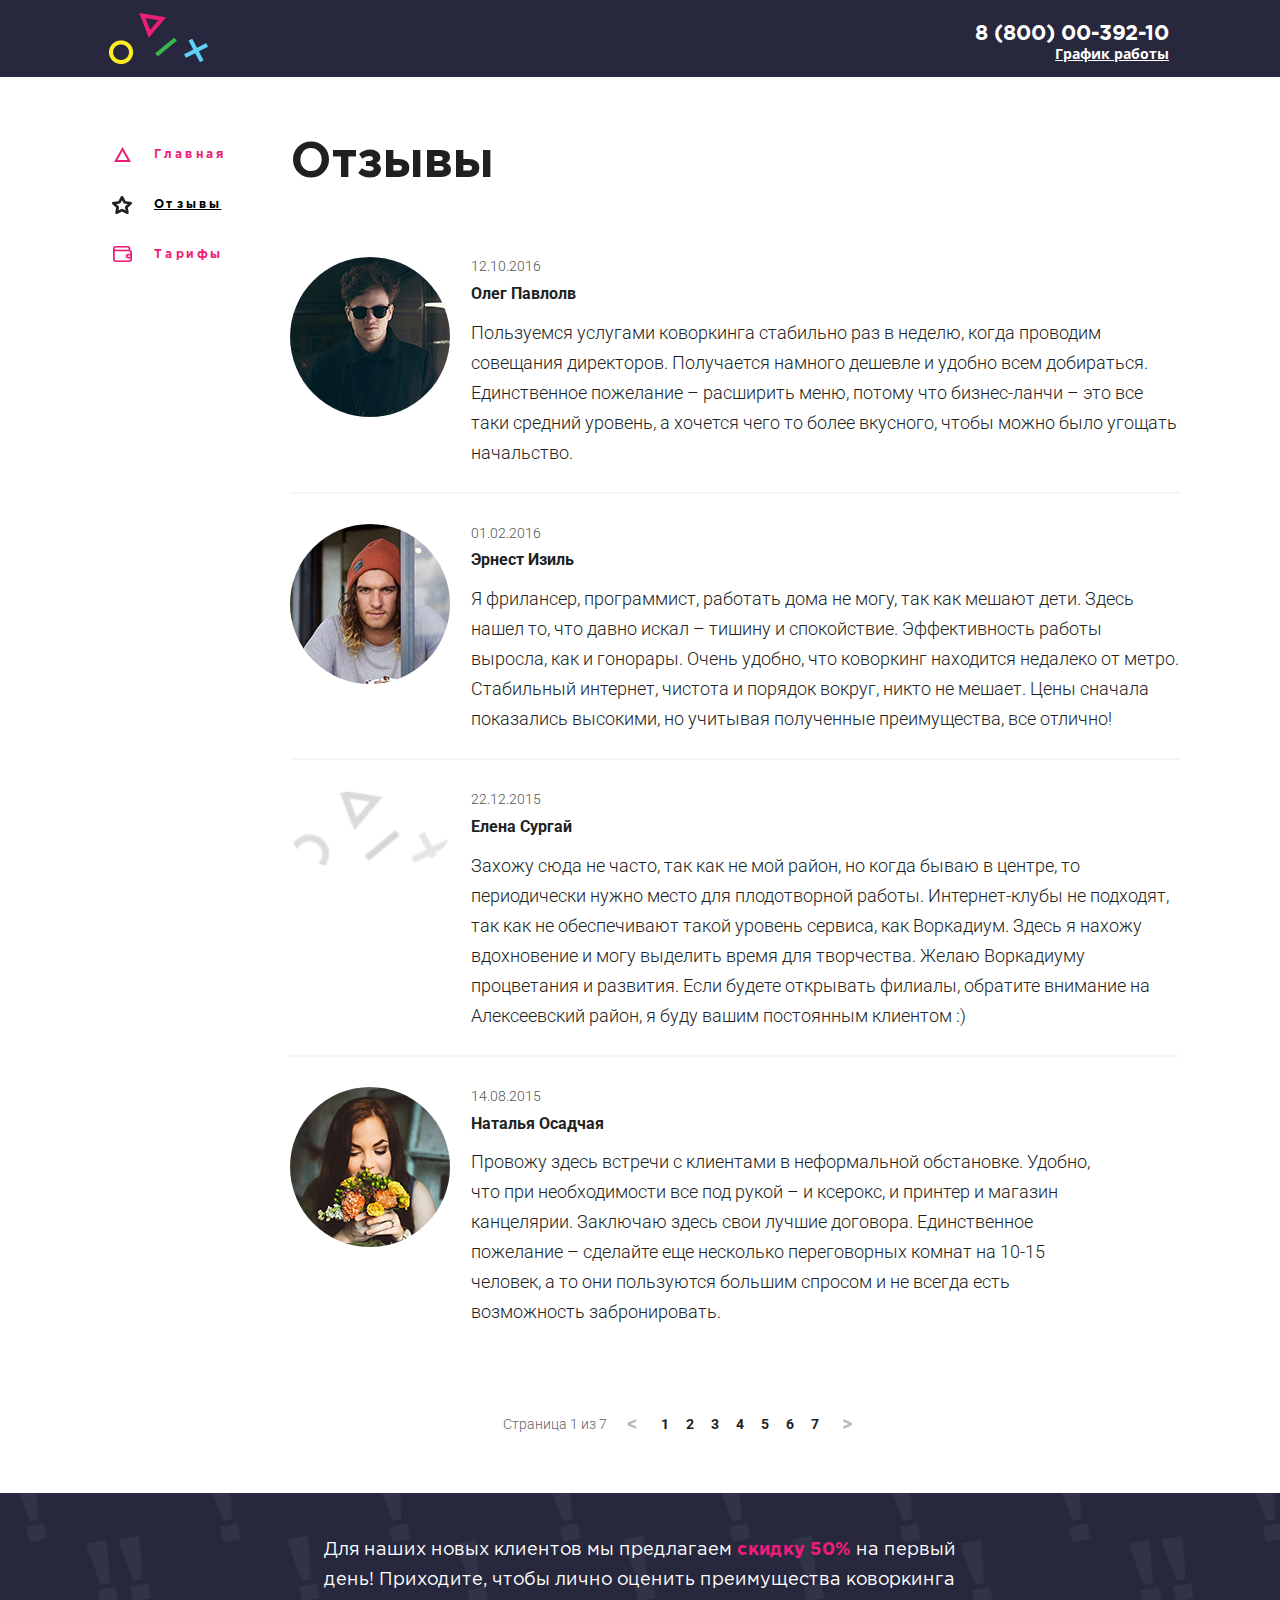
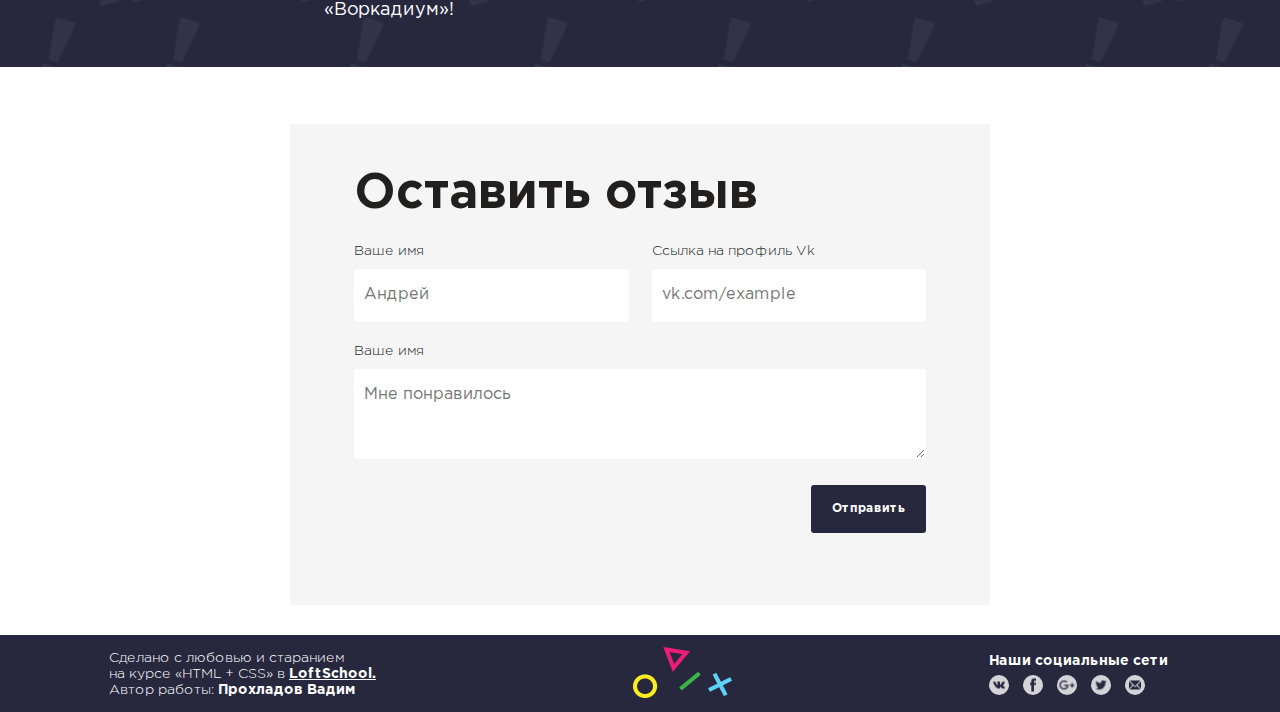
==== comments.html @ e48a3d55 "Верстка второй страницы" ====
<!DOCTYPE html>
<html lang="ru">
<head>
	<meta charset="UTF-8">
	<link rel="stylesheet" href="main.css">
	<meta name="viewport" content="width=1100, initial-scale=1.0">
	<link href="https://fonts.googleapis.com/css?family=Open+Sans:700|Roboto:300&display=swap" rel="stylesheet">
	<title>Coworking</title>
</head>
<body>
	<div class="wrapper">
		<!-- Начало хэдера -->
		<header class="header reviews">

		<div class="container">

			<a href="" class="logo">
				<img src="img/logo-fig.png" alt="logo_gigure" class="header__logo">
			</a>

			<address class="contact-information">
				<div class="contact-information__phone">8 (800) 00-392-10</div>
				<div class="contact-information__schedule-work"><a href="#">График работы</a></div>
			</address>

		</div>

		</header>
		<!-- Конец хэдера -->

		<div class="maincontent">
			
			<div class="container">
				<!-- Начало сайдбара -->
				<aside class="sidebar">
					<nav class="menu">
						<ul class="menu__list">
							<li class="menu__item"><a href="index.html" class="menu__text menu__text--icon--triangle">Главная</a></li>
							<li class="menu__item"><a href="comments.html" class="menu__text menu__text--active menu__text--icon--star--active">Отзывы</a></li>
							<li class="menu__item"><a href="prices.html" class="menu__text menu__text--icon--wallet">Тарифы</a></li>
						</ul>
					</nav>
				</aside>
				<!-- Конец сайдбара -->

				<div class="page">

					<!-- Лента отзывов -->
					<div class="reviews">
						<h3 class="reviews__title title">Отзывы</h3>
						<ul class="reviews__list">

							<li class="reviews__item">
								<img src="img/reviews_1.png" alt="oleg_pavlov" class="reviews__picture">
								<div class="reviews__desc">
									<div class="reviews__date">12.10.2016</div>
									<h3 class="reviews__subtitle">Олег Павлолв</h3>
									<p class="reviews__text">Пользуемся услугами коворкинга стабильно раз в неделю, когда проводим совещания директоров. Получается намного дешевле и удобно всем добираться. Единственное пожелание – расширить меню, потому что бизнес-ланчи – это все таки средний уровень, а хочется чего то более вкусного, чтобы можно было угощать начальство.</p>
								</div>
							</li>

							<li class="reviews__item">
							<img src="img/reviews_2.png" alt="ernest izil" class="reviews__picture">
							<div class="reviews__desc">
								<div class="reviews__date">01.02.2016</div>
								<h3 class="reviews__subtitle">Эрнест Изиль</h3>
								<p class="reviews__text">Я фрилансер, программист, работать дома не могу, так как мешают дети. Здесь нашел то, что давно искал – тишину и спокойствие. Эффективность работы выросла, как и гонорары. Очень удобно, что коворкинг находится недалеко от метро. Стабильный интернет, чистота и порядок вокруг, никто не мешает. Цены сначала показались высокими, но учитывая полученные преимущества, все отлично!</p>
							</div>
							</li>

							<li class="reviews__item">
							<div class="reviews__item__background">	<img src="img/logo-fig-ava.png" alt="elena_surgai" class="reviews__picture"> </div>
							<div class="reviews__desc">
								<div class="reviews__date">22.12.2015</div>
								<h3 class="reviews__subtitle">Елена Сургай</h3>
								<p class="reviews__text">Захожу сюда не часто, так как не мой район, но когда бываю в центре, то периодически нужно место для плодотворной работы. Интернет-клубы не подходят, так как не обеспечивают такой уровень сервиса, как Воркадиум. Здесь я нахожу вдохновение и могу выделить время для творчества. Желаю Воркадиуму процветания и развития. Если будете открывать филиалы, обратите внимание на Алексеевский район, я буду вашим постоянным клиентом :)</p>
							</div>
							</li>

							<li class="reviews__item">
									<img src="img/reviews_4.png" alt="nataliya_osadchaya" class="reviews__picture">
									<div class="reviews__desc">
										<div class="reviews__date">14.08.2015</div>
										<h3 class="reviews__subtitle">Наталья Осадчая</h3>
										<p class="reviews__text">Провожу здесь встречи с клиентами в неформальной обстановке. Удобно,<br> что при необходимости все под рукой – и ксерокс, и принтер и магазин<br> канцелярии. Заключаю здесь свои лучшие договора. Единственное<br> пожелание – сделайте еще несколько переговорных комнат на 10-15<br> человек, а то они пользуются большим спросом и не всегда есть<br> возможность забронировать.</p>
									</div>
									</li>

						</ul>
					</div>

				<!-- Лента новостей конец -->
					<div class="pagination comments">
             			<div class="pagination__display">Страница 1 из 7</div>

              			<div class="pagination__controlls">
               				<a href="#" class="pagination__prev"><</a>

               				<ul class="pagination__pages-item">
                  				<li class="pagination__pages-item"><a href="#" class="pagination__pages-link">1</a></li>

                  				<li class="pagination__pages-item">
                    				<a href="#" class="pagination__pages-link">2</a>
                  				</li>

                  				<li class="pagination__pages-item"><a href="#" class="pagination__pages-link">3</a></li>

                  				<li class="pagination__pages-item"><a href="#" class="pagination__pages-link">4</a></li>

                 				<li class="pagination__pages-item"><a href="#" class="pagination__pages-link">5</a></li>

                  				<li class="pagination__pages-item"><a href="#" class="pagination__pages-link">6</a></li>

                  				<li class="pagination__pages-item"><a href="#" class="pagination__pages-link">7</a></li>
                			</ul>
                
                			<a href="#" class="pagination__next">></a>
						</div>
					</div>	
				</div>
			</div>
		</div>

		<section class="offer">
			<p class="offer__text">Для наших новых клиентов мы предлагаем <span class="offer__text__discount">скидку 50%</span> на первый<br>день! Приходите, чтобы лично оценить преимущества коворкинга<br>«Воркадиум»!</p>
		</section>
		
		<section class="form-section">
			<div class="form">
				<h3 class="form__title title">Оставить отзыв</h3>
				<form action="" class="form__elem">
					<div class="form__row">
						<label class="form__block">
							<div class="form__block-title">Ваше имя</div>
							<input placeholder="Андрей" type="text" name="" id="" class="form__input">
						</label>
						<label class="form__block">
							<div class="form__block-title">Ссылка на профиль Vk</div>
							<input placeholder="vk.com/example" type="text" name="" id="" class="form__input">
						</label>
					</div>

					<div class="form__row">
						<label class="form__block">
							<div class="form__block-title">Ваше имя</div>
							<textarea placeholder="Мне понравилось" name="" class="form__input form__input--textarea"></textarea>
						</label>
					</div>

					<div class="form__row">
						<div class="form__question">

						</div>
						<div class="form__buttons">
							<button type="submit" class="form__btn">Отправить</button>
						</div>
					</div>
						
				</form>
			</div>
		</section>

		<!-- Футер сайта начало-->
		<footer class="footer">

			<div class="container">
				<div class="information">
					Сделано с любовью и старанием<br>
					на курсе «HTML + CSS» в <a href="#">LoftSchool.</a><br>
					Автор работы: <span class="information__author">Прохладов Вадим</span>
				</div>
				<a href="#" class="logo_two"><img src="img/logo-fig.png" alt="logo_gigure" class="footer__logo"></a>
				<div class="social">
					<div class="social__title">Наши социальные сети</div>
						<ul class="social__list">
							<li class="social__item"><a href="#" class="social__url"><img src="img/vk.png" alt="vkontakte" class="social_icon"></a></li>
							<li class="social__item"><a href="#" class="social__url"><img src="img/fb.png" alt="facebook" class="social_icon"></a></li>
							<li class="social__item"><a href="#" class="social__url"><img src="img/google.png" alt="google" class="social_icon"></a></li>
							<li class="social__item"><a href="#" class="social__url"><img src="img/twitter.png" alt="twitter" class="social_icon"></a></li>
							<li class="social__item"><a href="#" class="social__url"><img src="img/mail.png" alt="mail" class="social_icon"></a></li>
						</ul>
				</div>

			</div>

		</footer>
		<!-- Футер сайта конец-->
	</div>
</body>
</html>
---- main.css ----
@import url('css/layout/font.css');
@import url('css/layout/normalize.css');
@import url('css/layout/base.css');
@import url('css/block/header.css');
@import url('css/block/logo.css');
@import url('css/block/contact_information.css');
@import url('css/block/dream-preview.css');
@import url('css/block/nav.css');
@import url('css/block/features.css');
@import url('css/block/news.css');
@import url('css/block/pagination.css');
@import url('css/block/footer.css');
@import url('css/block/information.css');
@import url('css/block/social.css');
@import url('css/block/comments.css');
@import url('css/block/offer.css');
@import url('css/block/reviews-blank.css');
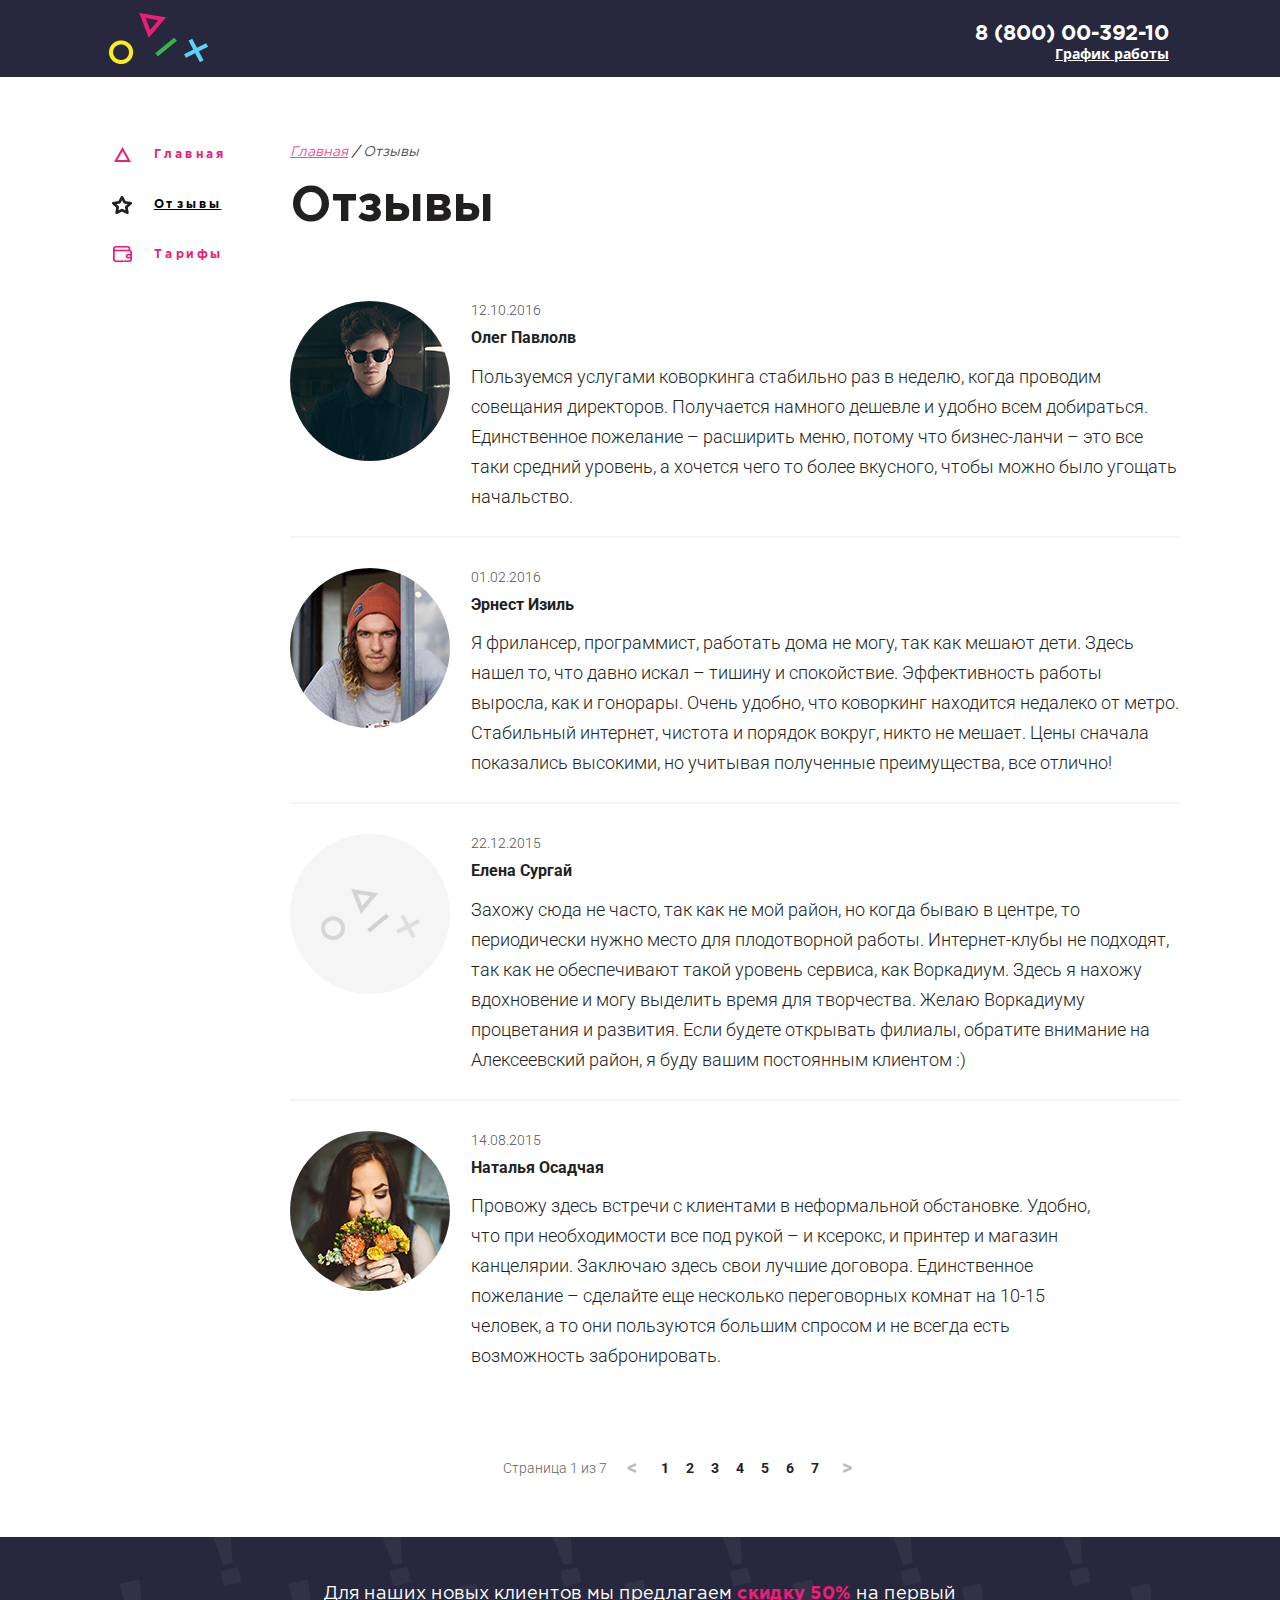
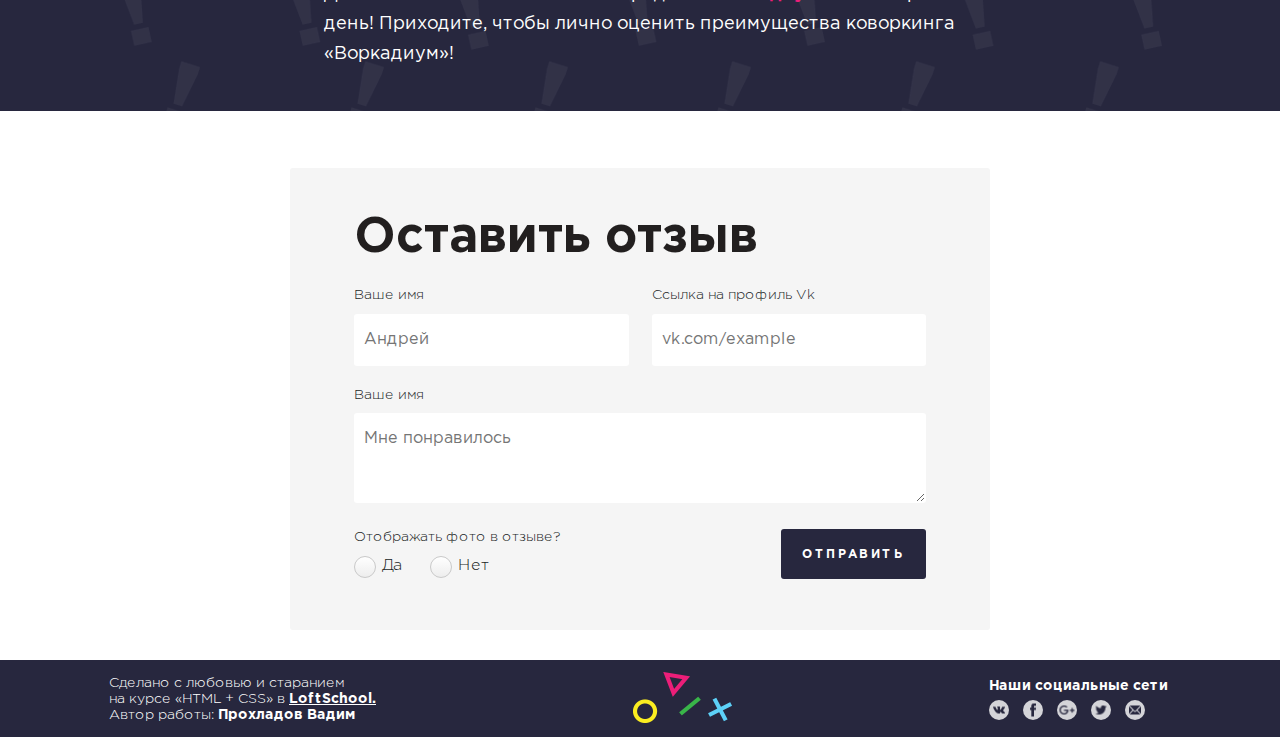
==== commit ba5fb020: "Закончил верстку стр Отзывы" ====
--- a/comments.html
+++ b/comments.html
@@ -42,12 +42,23 @@
 					</nav>
 				</aside>
 				<!-- Конец сайдбара -->
-
+				<!-- Начало блока page -->
 				<div class="page">
-
-					<!-- Лента отзывов -->
+					<!-- Хлебные крошки начало -->
+					<nav class="breadcrumbs">
+						<ul class="breadcrumbs__list">
+							<li class="breadcrumbs__item">
+								<a href="index.html" class="breadcrumbs__link">Главная</a>
+							</li>
+							<li class="breadcrumbs__item">
+								<a href="#" class="breadcrumbs__link breadcrumbs__link--unactive">Отзывы</a>
+							</li>
+						</ul>
+					</nav>
+					<!-- Хлебные крошки конец -->
 					<div class="reviews">
 						<h3 class="reviews__title title">Отзывы</h3>
+
 						<ul class="reviews__list">
 
 							<li class="reviews__item">
@@ -60,16 +71,16 @@
 							</li>
 
 							<li class="reviews__item">
-							<img src="img/reviews_2.png" alt="ernest izil" class="reviews__picture">
-							<div class="reviews__desc">
-								<div class="reviews__date">01.02.2016</div>
-								<h3 class="reviews__subtitle">Эрнест Изиль</h3>
-								<p class="reviews__text">Я фрилансер, программист, работать дома не могу, так как мешают дети. Здесь нашел то, что давно искал – тишину и спокойствие. Эффективность работы выросла, как и гонорары. Очень удобно, что коворкинг находится недалеко от метро. Стабильный интернет, чистота и порядок вокруг, никто не мешает. Цены сначала показались высокими, но учитывая полученные преимущества, все отлично!</p>
-							</div>
-							</li>
-
-							<li class="reviews__item">
-							<div class="reviews__item__background">	<img src="img/logo-fig-ava.png" alt="elena_surgai" class="reviews__picture"> </div>
+								<img src="img/reviews_2.png" alt="ernest izil" class="reviews__picture">
+								<div class="reviews__desc">
+									<div class="reviews__date">01.02.2016</div>
+									<h3 class="reviews__subtitle">Эрнест Изиль</h3>
+									<p class="reviews__text">Я фрилансер, программист, работать дома не могу, так как мешают дети. Здесь нашел то, что давно искал – тишину и спокойствие. Эффективность работы выросла, как и гонорары. Очень удобно, что коворкинг находится недалеко от метро. Стабильный интернет, чистота и порядок вокруг, никто не мешает. Цены сначала показались высокими, но учитывая полученные преимущества, все отлично!</p>
+								</div>
+							</li>
+
+							<li class="reviews__item reviews__item__no_ava">
+									<div class="reviews__picture__no-ava reviews__picture"></div>
 							<div class="reviews__desc">
 								<div class="reviews__date">22.12.2015</div>
 								<h3 class="reviews__subtitle">Елена Сургай</h3>
@@ -136,23 +147,36 @@
 						</label>
 						<label class="form__block">
 							<div class="form__block-title">Ссылка на профиль Vk</div>
-							<input placeholder="vk.com/example" type="text" name="" id="" class="form__input">
+							<input placeholder="vk.com/example" type="text" class="form__input">
 						</label>
 					</div>
 
 					<div class="form__row">
 						<label class="form__block">
 							<div class="form__block-title">Ваше имя</div>
-							<textarea placeholder="Мне понравилось" name="" class="form__input form__input--textarea"></textarea>
+							<textarea placeholder="Мне понравилось" class="form__input form__input--textarea"></textarea>
 						</label>
 					</div>
 
 					<div class="form__row">
-						<div class="form__question">
+						<div class="form__block">
+
+							<div class="form__block-title">Отображать фото в отзыве?</div>
+							<label class="form__block form__block--radio">
+								<input type="radio" name="yes-no" class="form__input form__input--radio">
+								<span class="form__block__radio-custom"></span>
+								<span class="form__block__text">Да</span>
+							</label>
+
+							<label class="form__block form__block--radio">
+									<input type="radio" name="yes-no" class="form__input form__input--radio">
+									<span class="form__block__radio-custom"></span>
+									<span class="form__block__text">Нет</span>
+							</label>
 
 						</div>
 						<div class="form__buttons">
-							<button type="submit" class="form__btn">Отправить</button>
+							<button type="submit" class="form__btn">ОТПРАВИТЬ</button>
 						</div>
 					</div>
 						
--- a/main.css
+++ b/main.css
@@ -12,6 +12,7 @@
 @import url('css/block/footer.css');
 @import url('css/block/information.css');
 @import url('css/block/social.css');
+@import url('css/block/breadcrumbs.css');
 @import url('css/block/comments.css');
 @import url('css/block/offer.css');
 @import url('css/block/reviews-blank.css');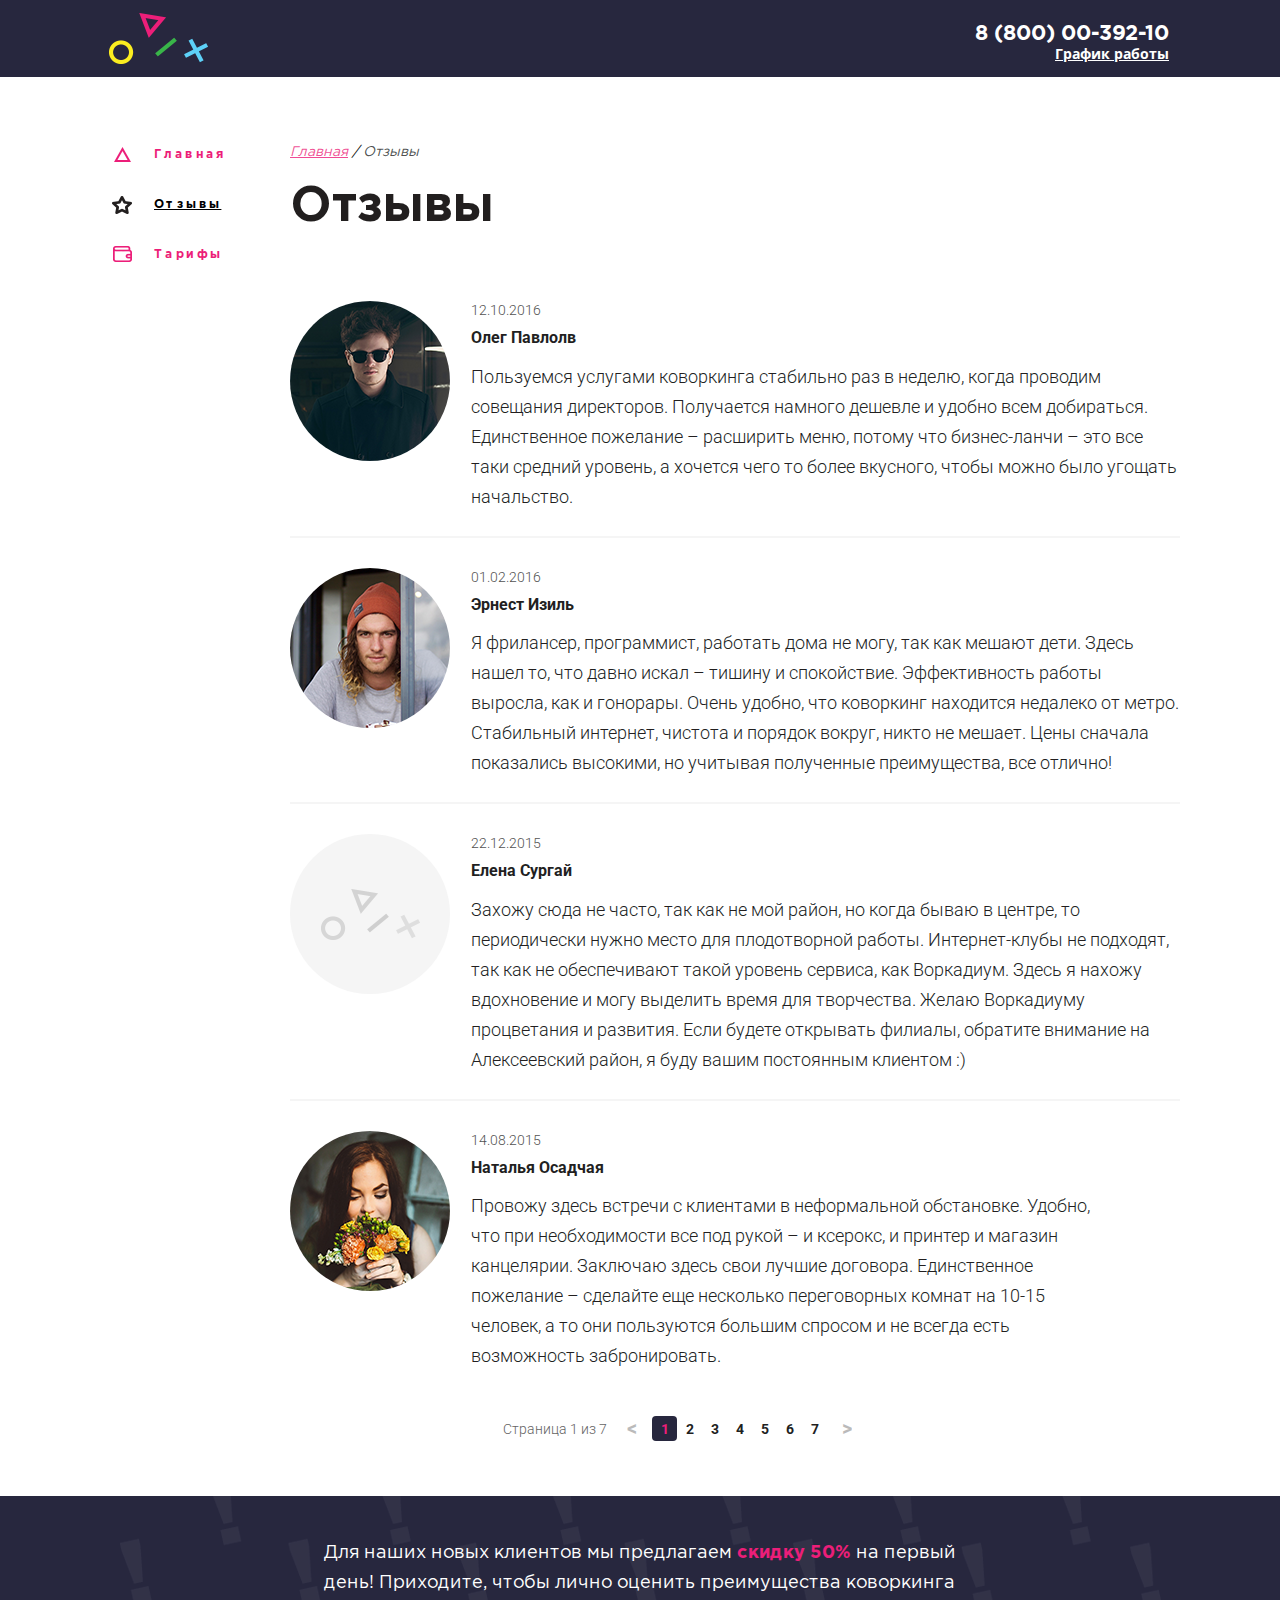
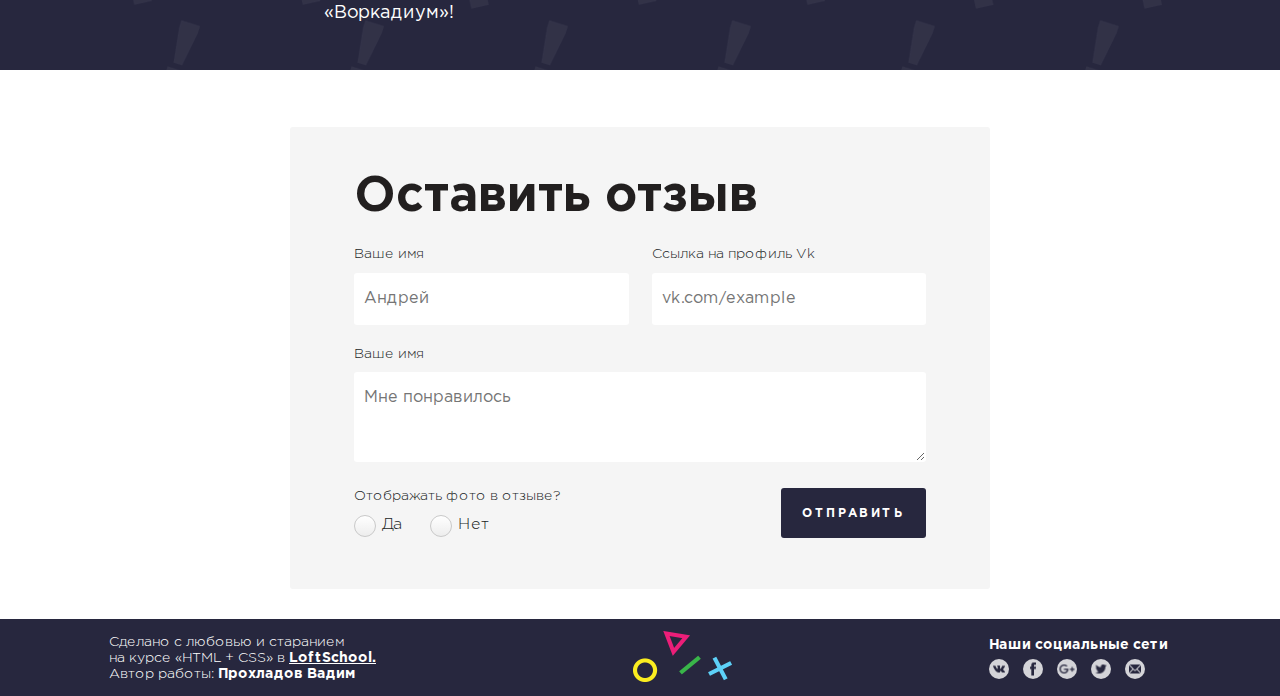
==== commit bdcb6ad8: "Исправил ошибки: отступы и активный пункт в пагинации" ====
--- a/comments.html
+++ b/comments.html
@@ -108,7 +108,7 @@
                				<a href="#" class="pagination__prev"><</a>
 
                				<ul class="pagination__pages-item">
-                  				<li class="pagination__pages-item"><a href="#" class="pagination__pages-link">1</a></li>
+                  				<li class="pagination__pages-item"><a href="#" class="pagination__pages-link pagination__pages-link--active">1</a></li>
 
                   				<li class="pagination__pages-item">
                     				<a href="#" class="pagination__pages-link">2</a>
--- a/main.css
+++ b/main.css
@@ -15,4 +15,6 @@
 @import url('css/block/breadcrumbs.css');
 @import url('css/block/comments.css');
 @import url('css/block/offer.css');
-@import url('css/block/reviews-blank.css');+@import url('css/block/reviews-blank.css');
+@import url('css/block/price.css');
+@import url('css/block/partners.css');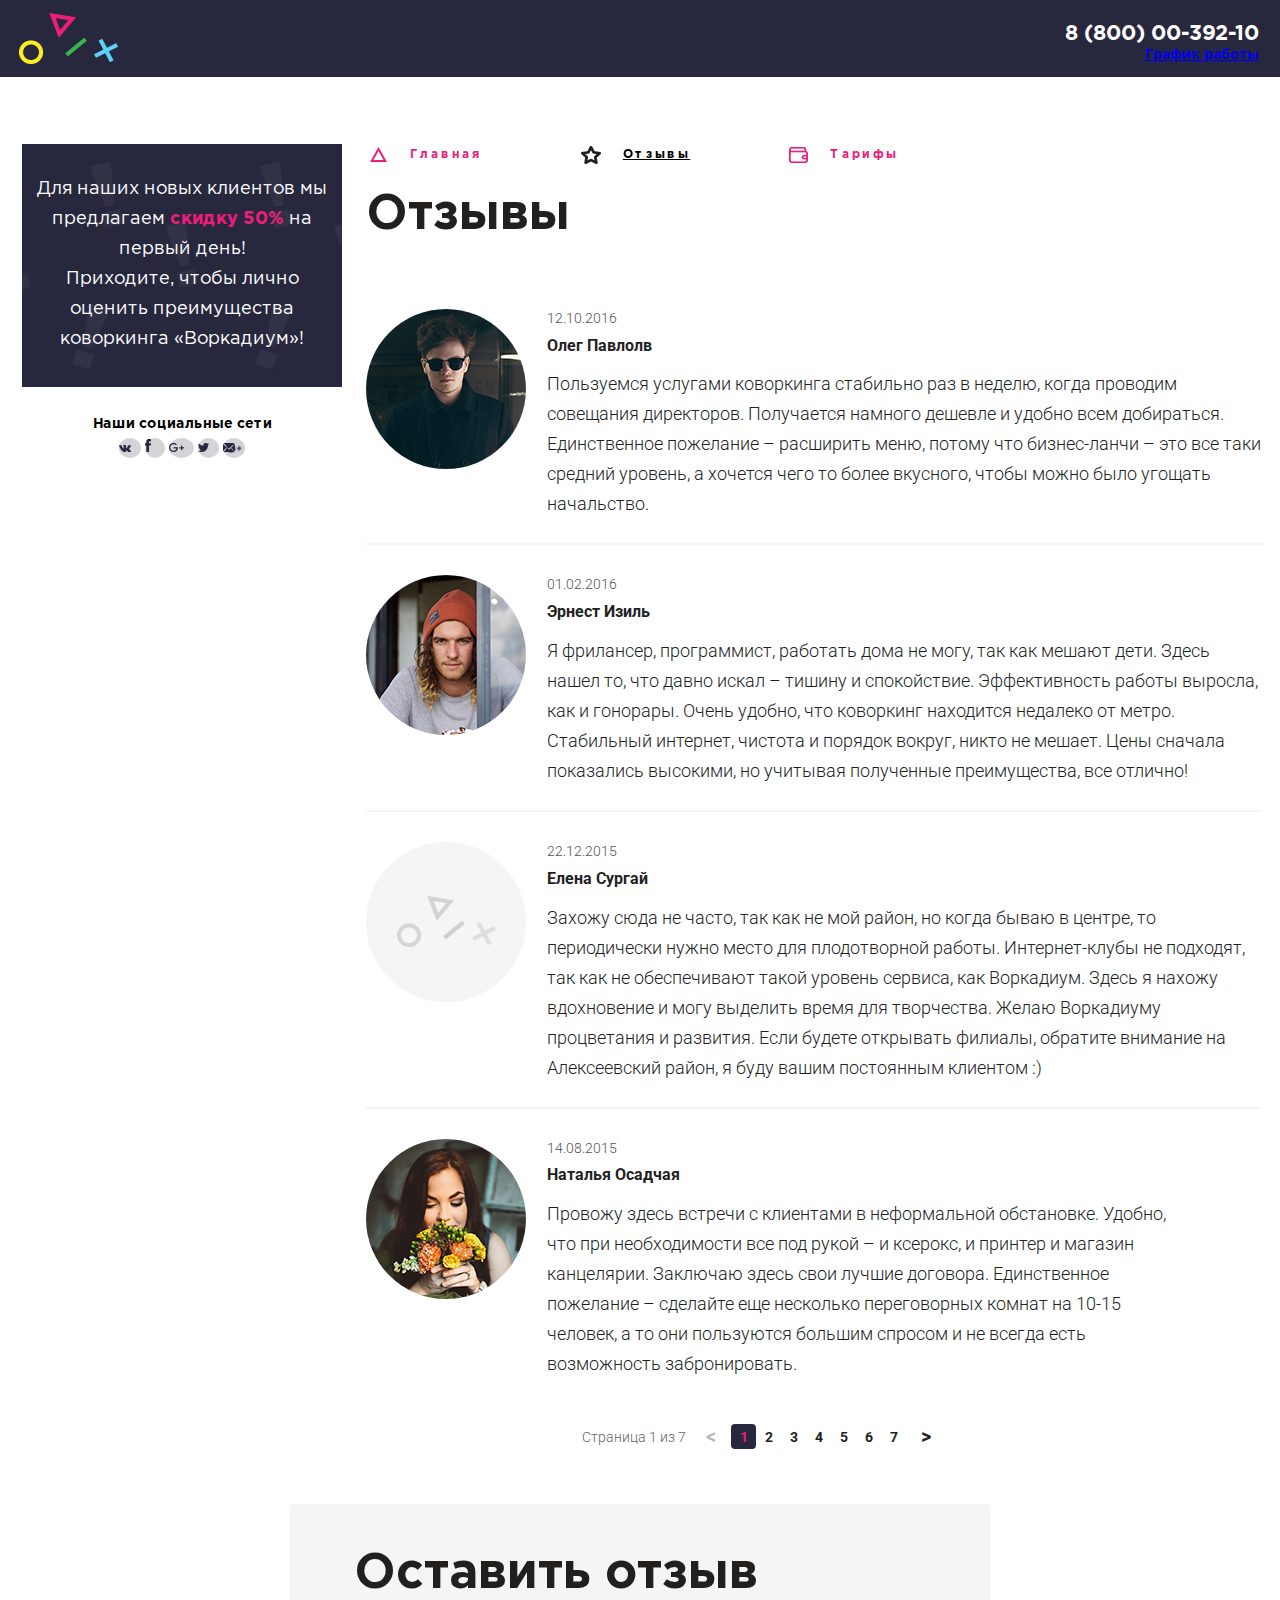
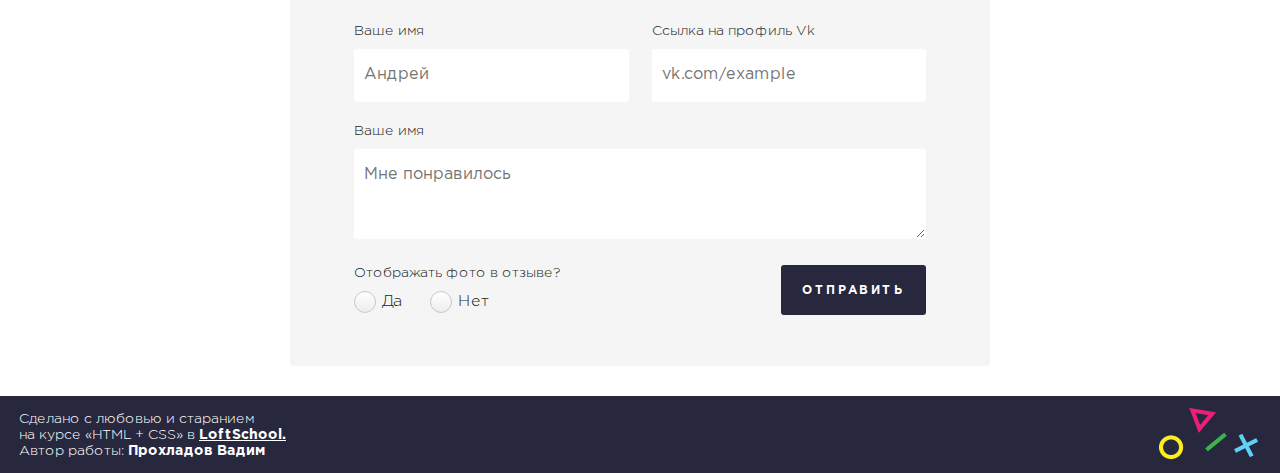
==== commit 37fabf60: "Сверстал все страницы по новым макетам" ====
--- a/comments.html
+++ b/comments.html
@@ -5,7 +5,7 @@
 	<link rel="stylesheet" href="main.css">
 	<meta name="viewport" content="width=1100, initial-scale=1.0">
 	<link href="https://fonts.googleapis.com/css?family=Open+Sans:700|Roboto:300&display=swap" rel="stylesheet">
-	<title>Coworking</title>
+	<title>Отзывы</title>
 </head>
 <body>
 	<div class="wrapper">
@@ -28,34 +28,37 @@
 		</header>
 		<!-- Конец хэдера -->
 
-		<div class="maincontent">
+		<div class="maincontent maincontent-comments">
 			
 			<div class="container">
 				<!-- Начало сайдбара -->
-				<aside class="sidebar">
-					<nav class="menu">
+				<aside class="sidebar sidebar__reviews">
+					<div class="offer">
+						<p class="offer__text">Для наших новых клиентов мы предлагаем <span class="offer__text__discount">скидку 50%</span> на первый день! <br>Приходите, чтобы лично оценить преимущества коворкинга «Воркадиум»!</p>
+					</div>
+					<div class="social">
+						<div class="social__title">Наши социальные сети</div>
+						<ul class="social__list">
+							<li class="social__item"><a href="#" class="social__url"><img src="img/vk.png" alt="vkontakte" class="social_icon"></a></li>
+							<li class="social__item"><a href="#" class="social__url"><img src="img/fb.png" alt="facebook" class="social_icon"></a></li>
+							<li class="social__item"><a href="#" class="social__url"><img src="img/google.png" alt="google" class="social_icon"></a></li>
+							<li class="social__item"><a href="#" class="social__url"><img src="img/twitter.png" alt="twitter" class="social_icon"></a></li>
+							<li class="social__item"><a href="#" class="social__url"><img src="img/mail.png" alt="mail" class="social_icon"></a></li>
+						</ul>
+					</div>
+				</aside>
+				<!-- Конец сайдбара -->
+				<!-- Начало блока page -->
+				<div class="page">
+
+					<nav class="menu menu--horizontal">
 						<ul class="menu__list">
-							<li class="menu__item"><a href="index.html" class="menu__text menu__text--icon--triangle">Главная</a></li>
+							<li class="menu__item"><a href="workadium.html" class="menu__text menu__text--icon--triangle">Главная</a></li>
 							<li class="menu__item"><a href="comments.html" class="menu__text menu__text--active menu__text--icon--star--active">Отзывы</a></li>
 							<li class="menu__item"><a href="prices.html" class="menu__text menu__text--icon--wallet">Тарифы</a></li>
 						</ul>
 					</nav>
-				</aside>
-				<!-- Конец сайдбара -->
-				<!-- Начало блока page -->
-				<div class="page">
-					<!-- Хлебные крошки начало -->
-					<nav class="breadcrumbs">
-						<ul class="breadcrumbs__list">
-							<li class="breadcrumbs__item">
-								<a href="index.html" class="breadcrumbs__link">Главная</a>
-							</li>
-							<li class="breadcrumbs__item">
-								<a href="#" class="breadcrumbs__link breadcrumbs__link--unactive">Отзывы</a>
-							</li>
-						</ul>
-					</nav>
-					<!-- Хлебные крошки конец -->
+
 					<div class="reviews">
 						<h3 class="reviews__title title">Отзывы</h3>
 
@@ -131,10 +134,6 @@
 				</div>
 			</div>
 		</div>
-
-		<section class="offer">
-			<p class="offer__text">Для наших новых клиентов мы предлагаем <span class="offer__text__discount">скидку 50%</span> на первый<br>день! Приходите, чтобы лично оценить преимущества коворкинга<br>«Воркадиум»!</p>
-		</section>
 		
 		<section class="form-section">
 			<div class="form">
@@ -194,17 +193,6 @@
 					Автор работы: <span class="information__author">Прохладов Вадим</span>
 				</div>
 				<a href="#" class="logo_two"><img src="img/logo-fig.png" alt="logo_gigure" class="footer__logo"></a>
-				<div class="social">
-					<div class="social__title">Наши социальные сети</div>
-						<ul class="social__list">
-							<li class="social__item"><a href="#" class="social__url"><img src="img/vk.png" alt="vkontakte" class="social_icon"></a></li>
-							<li class="social__item"><a href="#" class="social__url"><img src="img/fb.png" alt="facebook" class="social_icon"></a></li>
-							<li class="social__item"><a href="#" class="social__url"><img src="img/google.png" alt="google" class="social_icon"></a></li>
-							<li class="social__item"><a href="#" class="social__url"><img src="img/twitter.png" alt="twitter" class="social_icon"></a></li>
-							<li class="social__item"><a href="#" class="social__url"><img src="img/mail.png" alt="mail" class="social_icon"></a></li>
-						</ul>
-				</div>
-
 			</div>
 
 		</footer>
--- a/main.css
+++ b/main.css
@@ -5,7 +5,7 @@
 @import url('css/block/logo.css');
 @import url('css/block/contact_information.css');
 @import url('css/block/dream-preview.css');
-@import url('css/block/nav.css');
+@import url('css/block/sidebar.css');
 @import url('css/block/features.css');
 @import url('css/block/news.css');
 @import url('css/block/pagination.css');
@@ -13,8 +13,9 @@
 @import url('css/block/information.css');
 @import url('css/block/social.css');
 @import url('css/block/breadcrumbs.css');
-@import url('css/block/comments.css');
+@import url('css/block/reviews.css');
 @import url('css/block/offer.css');
 @import url('css/block/reviews-blank.css');
 @import url('css/block/price.css');
-@import url('css/block/partners.css');+@import url('css/block/partners.css');
+@import url('css/block/intro.css');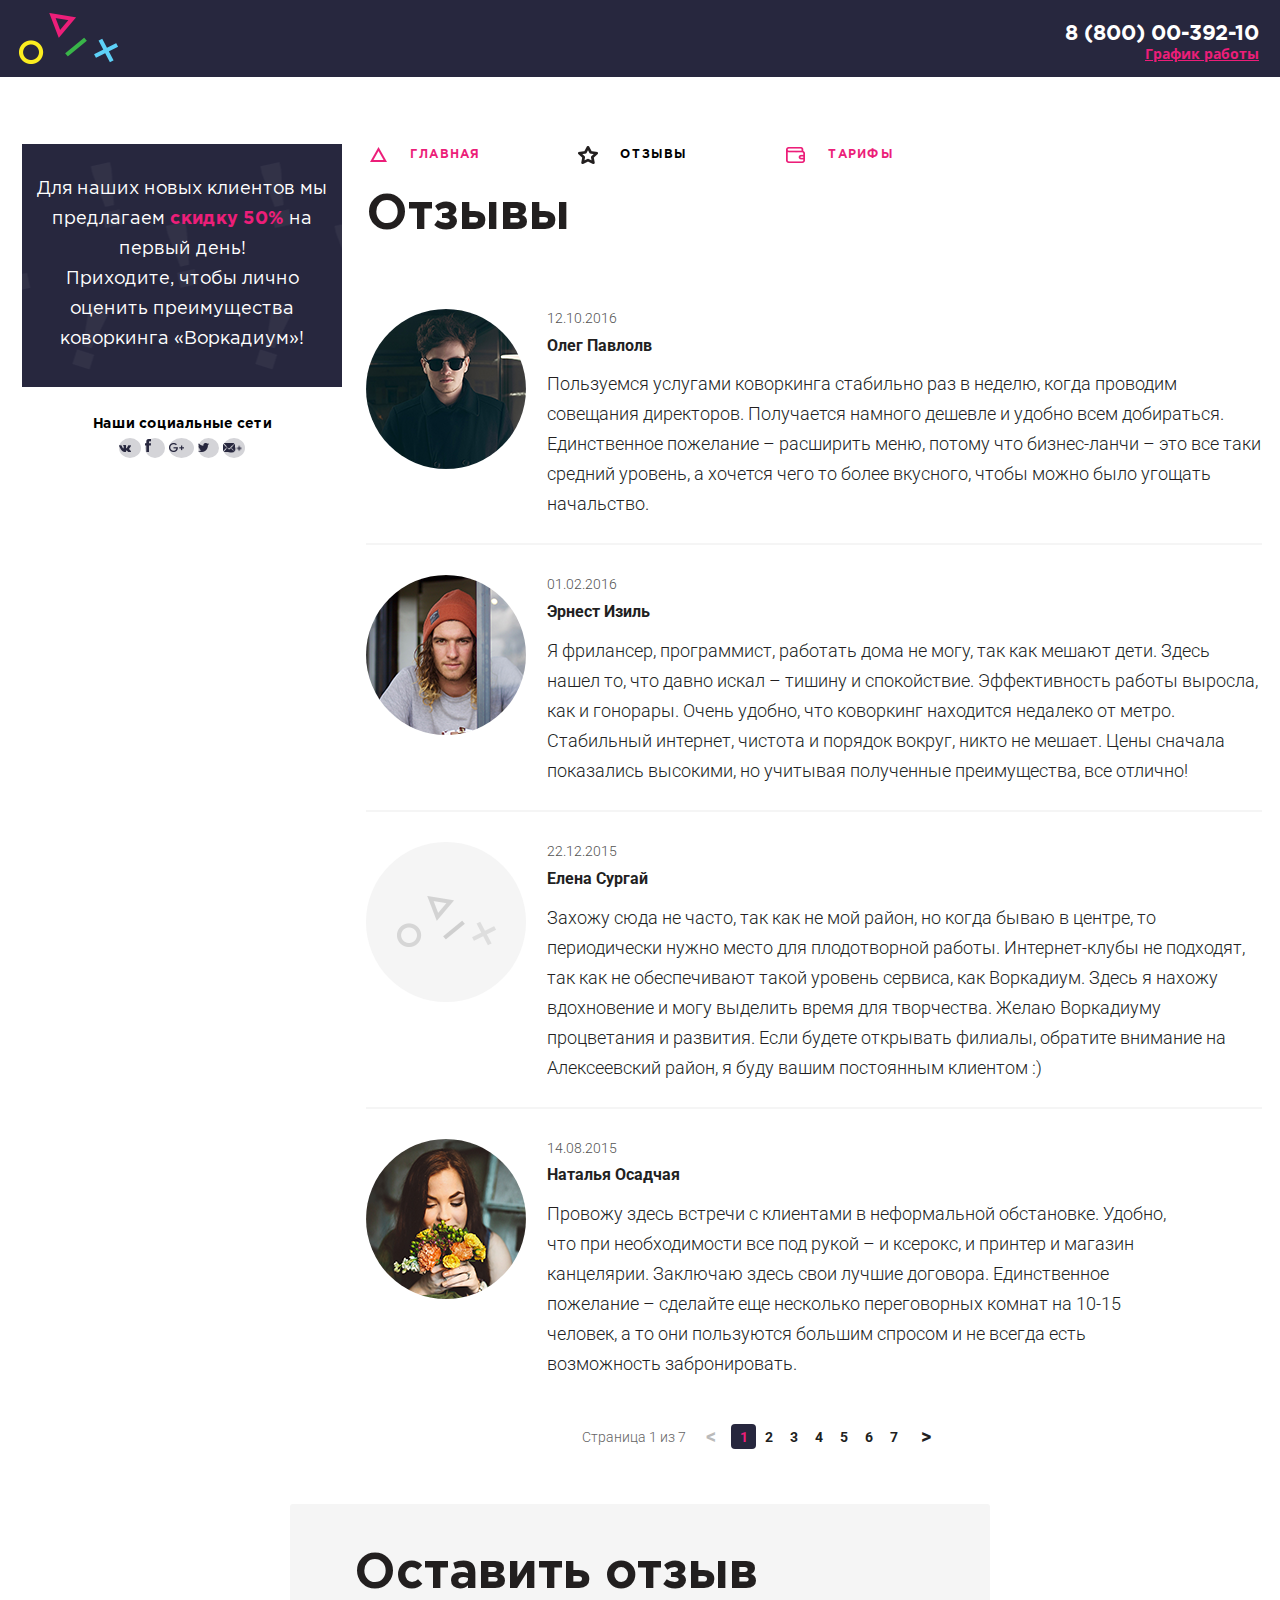
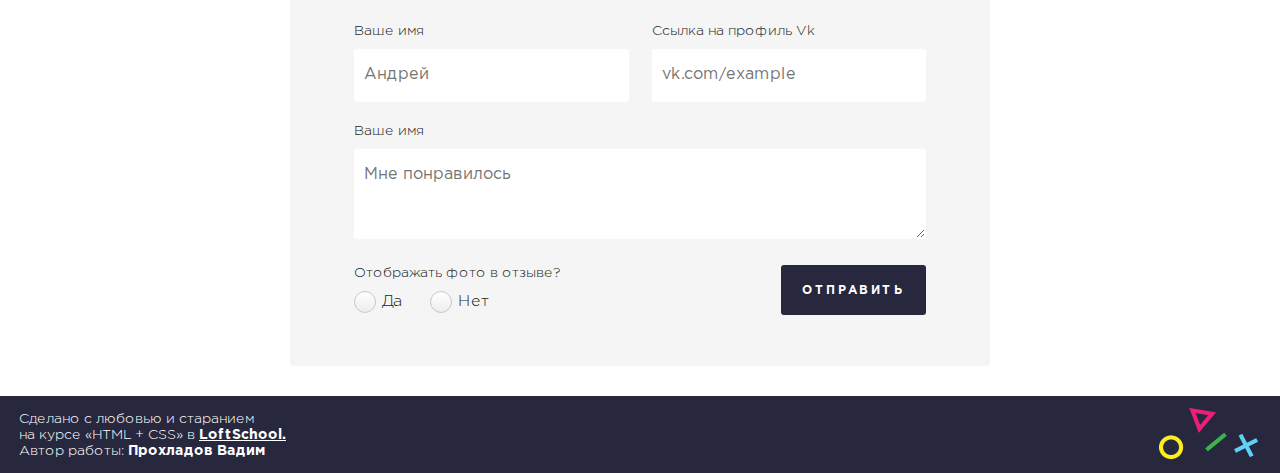
==== commit 0016d6f6: "Transition на ссылки" ====
--- a/comments.html
+++ b/comments.html
@@ -20,7 +20,7 @@
 
 			<address class="contact-information">
 				<div class="contact-information__phone">8 (800) 00-392-10</div>
-				<div class="contact-information__schedule-work"><a href="#">График работы</a></div>
+				<div class="contact-information__schedule-work"><a class="contact-information__schedule-work_link" href="#">График работы</a></div>
 			</address>
 
 		</div>
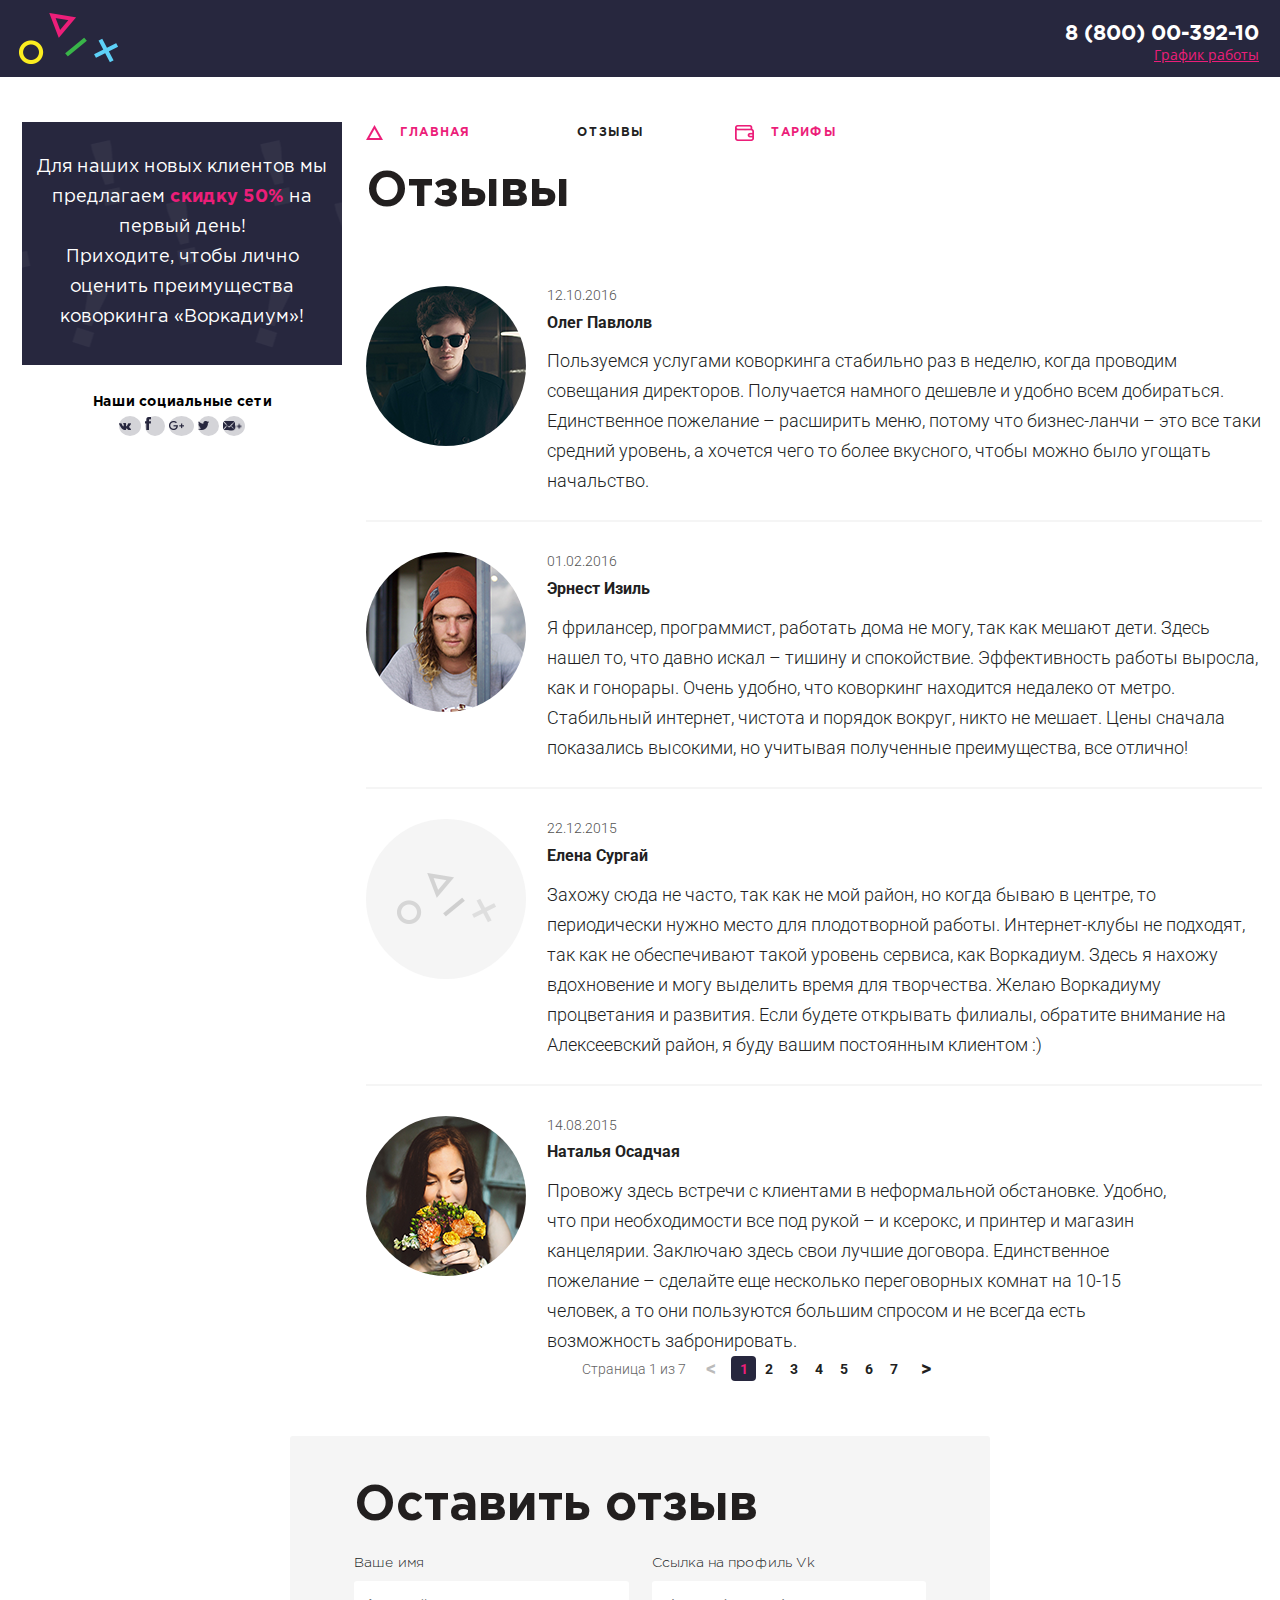
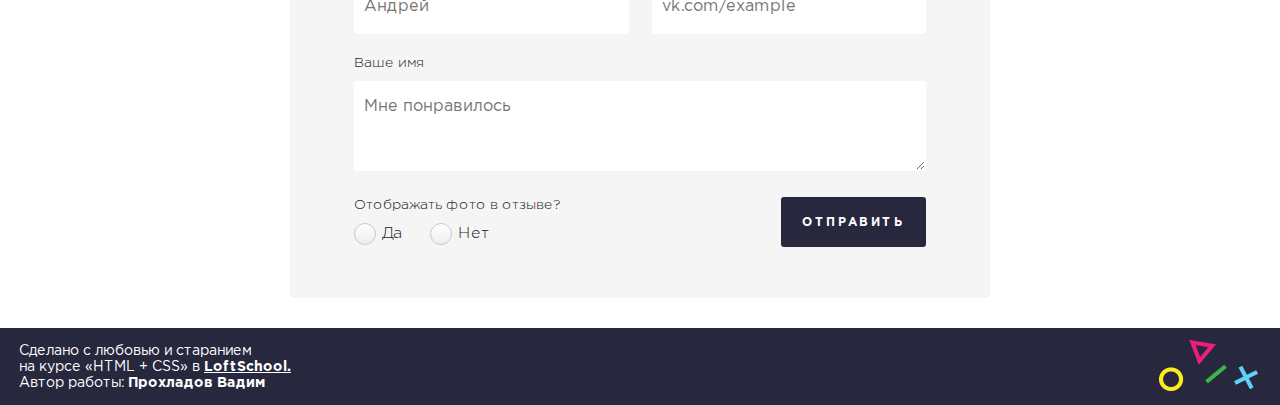
==== commit 165eb9ca: "Завершение кроме соц сетей" ====
--- a/comments.html
+++ b/comments.html
@@ -10,7 +10,7 @@
 <body>
 	<div class="wrapper">
 		<!-- Начало хэдера -->
-		<header class="header reviews">
+		<header class="header header-reviews">
 
 		<div class="container">
 
@@ -20,7 +20,18 @@
 
 			<address class="contact-information">
 				<div class="contact-information__phone">8 (800) 00-392-10</div>
-				<div class="contact-information__schedule-work"><a class="contact-information__schedule-work_link" href="#">График работы</a></div>
+				<span class="contact-information__schedule-work">
+
+					<a class="contact-information__schedule-work_link" href="#">График работы</a>
+					
+					<div class="dropdown__menu">
+						<ul class="dropdown_list">
+							<ul class="dropdown__item">пн-вс: 9:00-20:00</ul>
+							<ul class="dropdown__item">обед: 14:00-14:30</ul>
+						</ul>
+					</div>	
+
+				</span>
 			</address>
 
 		</div>
@@ -31,8 +42,8 @@
 		<div class="maincontent maincontent-comments">
 			
 			<div class="container">
-				<!-- Начало сайдбара -->
-				<aside class="sidebar sidebar__reviews">
+				<!-- Начало сайдбара  -->
+				<aside class="sidebar">
 					<div class="offer">
 						<p class="offer__text">Для наших новых клиентов мы предлагаем <span class="offer__text__discount">скидку 50%</span> на первый день! <br>Приходите, чтобы лично оценить преимущества коворкинга «Воркадиум»!</p>
 					</div>
@@ -51,7 +62,7 @@
 				<!-- Начало блока page -->
 				<div class="page">
 
-					<nav class="menu menu--horizontal">
+					<nav class="menu menu--horizontal menu-price">
 						<ul class="menu__list">
 							<li class="menu__item"><a href="workadium.html" class="menu__text menu__text--icon--triangle">Главная</a></li>
 							<li class="menu__item"><a href="comments.html" class="menu__text menu__text--active menu__text--icon--star--active">Отзывы</a></li>
